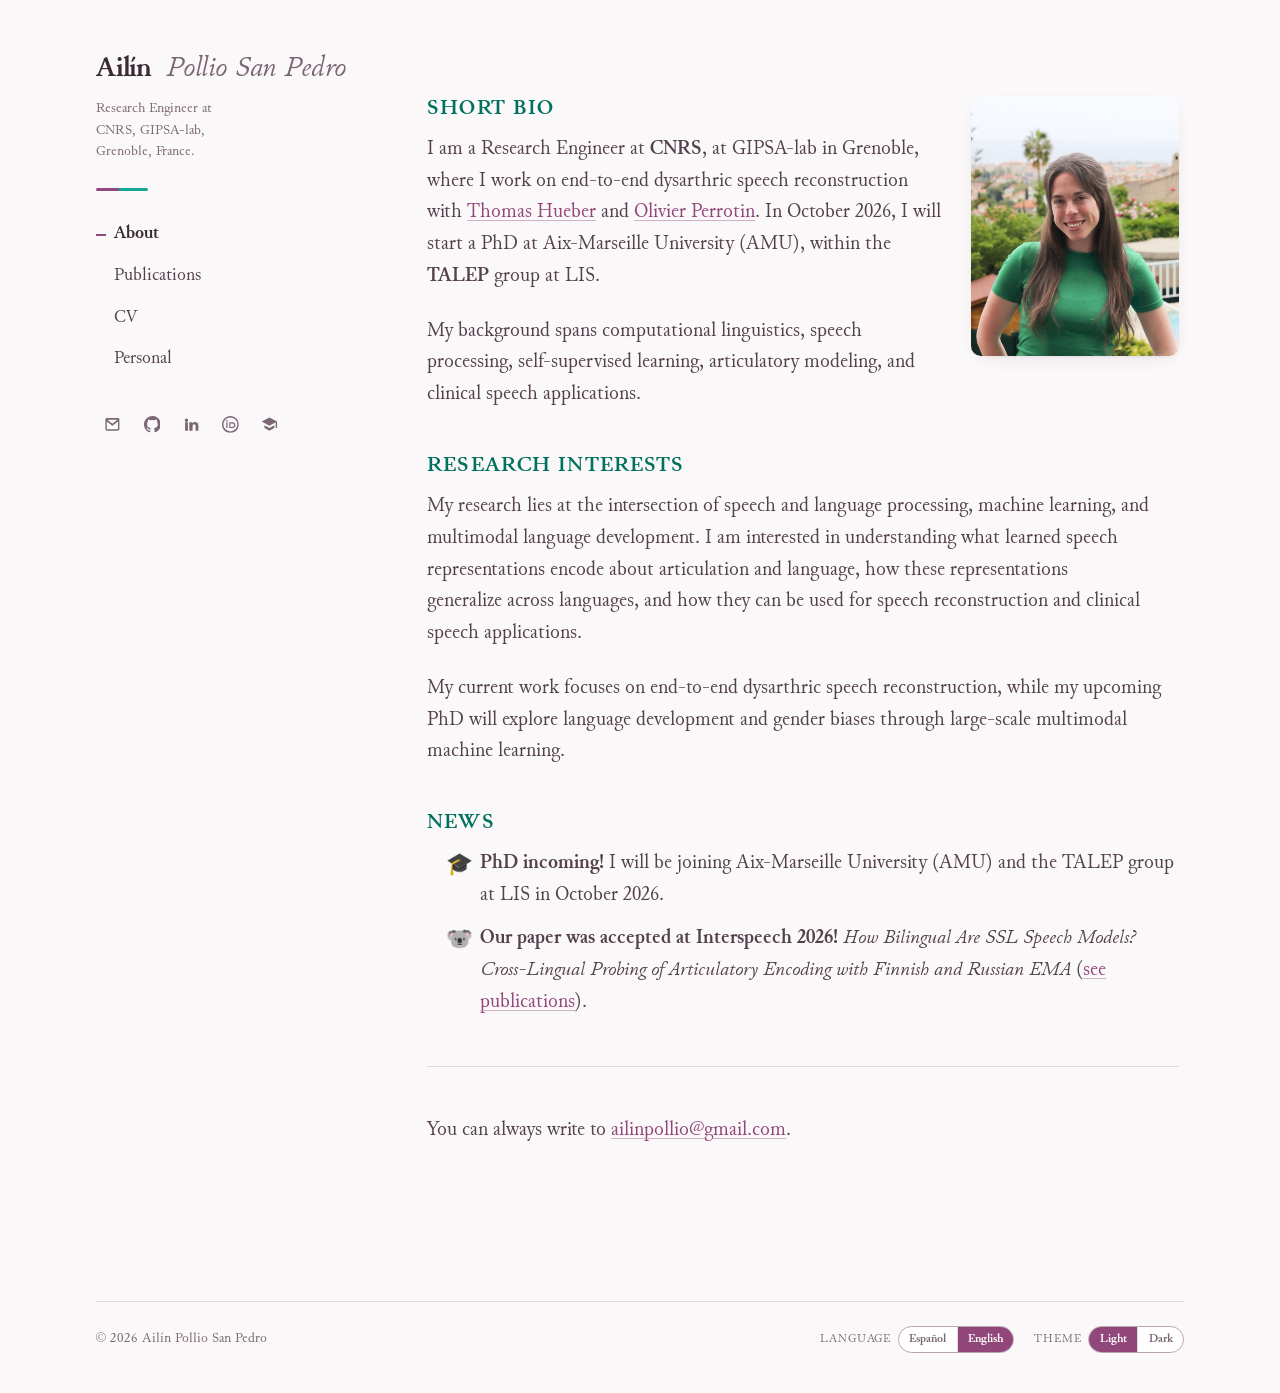
==== index.html @ 15d0af0f "Primera versión del sitio personal Sitio estático en HTML y CSS, sin build step: About, Publications" ====
<!doctype html>
<html lang="es" data-lang="es">
<head>
<meta charset="utf-8">
<meta name="viewport" content="width=device-width, initial-scale=1">
<title data-es="Ailín Pollio San Pedro" data-en="Ailín Pollio San Pedro">Ailín Pollio San Pedro</title>
<meta name="description"
      data-es="TODO: una línea sobre quién sos y qué investigás. Aparece en Google y al compartir el link."
      data-en="TODO: one line about who you are and what you research."
      content="TODO: una línea sobre quién sos y qué investigás. Aparece en Google y al compartir el link.">
<link rel="icon" href="assets/img/favicon.svg" type="image/svg+xml">

<meta property="og:type" content="website">
<meta property="og:title" content="Ailín Pollio San Pedro">
<meta property="og:description" content="TODO: una línea sobre quién sos y qué investigás.">
<meta property="og:url" content="https://ailinpollio.github.io/ailin-web-page/">
<meta name="twitter:card" content="summary">

<link rel="preload" href="assets/fonts/junicode-regular.woff2" as="font" type="font/woff2" crossorigin>
<link rel="preload" href="assets/fonts/junicode-bold.woff2" as="font" type="font/woff2" crossorigin>
<link rel="stylesheet" href="assets/css/tokens.css">
<link rel="stylesheet" href="assets/css/site.css">

<!-- Aplica tema e idioma guardados ANTES de pintar, para que no parpadee. -->
<script>
(function(){try{
  var t=localStorage.getItem("ailin:theme");
  if(t==="light"||t==="dark")document.documentElement.setAttribute("data-theme",t);
  var l=localStorage.getItem("ailin:lang");
  if(l!=="es"&&l!=="en"){
    l=(navigator.language||"es").toLowerCase().indexOf("en")===0?"en":"es";
  }
  document.documentElement.setAttribute("data-lang",l);
  document.documentElement.setAttribute("lang",l);
}catch(e){}})();
</script>
</head>
<body>

<a class="skip-link" href="#main"><span lang="es">Saltar al contenido</span><span lang="en">Skip to content</span></a>

<svg width="0" height="0" style="position:absolute" aria-hidden="true" focusable="false">
  <symbol id="i-mail" viewBox="0 0 24 24"><path d="M2 5a2 2 0 0 1 2-2h16a2 2 0 0 1 2 2v14a2 2 0 0 1-2 2H4a2 2 0 0 1-2-2V5Zm2.9.5L12 11.2l7.1-5.7H4.9ZM20 7.7l-7.4 5.9a1 1 0 0 1-1.2 0L4 7.7V19h16V7.7Z"/></symbol>
  <symbol id="i-github" viewBox="0 0 16 16"><path d="M8 0C3.58 0 0 3.58 0 8c0 3.54 2.29 6.53 5.47 7.59.4.07.55-.17.55-.38 0-.19-.01-.82-.01-1.49-2.01.37-2.53-.49-2.69-.94-.09-.23-.48-.94-.82-1.13-.28-.15-.68-.52-.01-.53.63-.01 1.08.58 1.23.82.72 1.21 1.87.87 2.33.66.07-.52.28-.87.51-1.07-1.78-.2-3.64-.89-3.64-3.95 0-.87.31-1.59.82-2.15-.08-.2-.36-1.02.08-2.12 0 0 .67-.21 2.2.82a7.6 7.6 0 0 1 2-.27c.68 0 1.36.09 2 .27 1.53-1.04 2.2-.82 2.2-.82.44 1.1.16 1.92.08 2.12.51.56.82 1.27.82 2.15 0 3.07-1.87 3.75-3.65 3.95.29.25.54.73.54 1.48 0 1.07-.01 1.93-.01 2.2 0 .21.15.46.55.38A8.01 8.01 0 0 0 16 8c0-4.42-3.58-8-8-8Z"/></symbol>
  <symbol id="i-linkedin" viewBox="0 0 24 24"><path d="M4.98 3.5a2.5 2.5 0 1 1 0 5 2.5 2.5 0 0 1 0-5ZM3 9h4v12H3V9Zm6 0h3.8v1.64h.05c.53-1 1.83-2.06 3.76-2.06C20.7 8.58 22 10.9 22 14.24V21h-4v-6.02c0-1.44-.03-3.29-2-3.29-2.01 0-2.32 1.57-2.32 3.19V21H9V9Z"/></symbol>
  <symbol id="i-orcid" viewBox="0 0 24 24"><path d="M12 0C5.37 0 0 5.37 0 12s5.37 12 12 12 12-5.37 12-12S18.63 0 12 0Zm0 2a10 10 0 1 1 0 20 10 10 0 0 1 0-20Z"/><rect x="6.2" y="9" width="1.7" height="8.2" rx=".2"/><circle cx="7.05" cy="6.9" r="1.15"/><path d="M10.4 9h4.3c2.6 0 4.4 1.7 4.4 4.1s-1.8 4.1-4.4 4.1h-4.3V9Zm1.7 1.6v5h2.4c1.7 0 2.8-1 2.8-2.5s-1.1-2.5-2.8-2.5h-2.4Z"/></symbol>
  <symbol id="i-scholar" viewBox="0 0 24 24"><path d="M12 2 1 8l11 6 9-4.91V17h2V8L12 2ZM5 13.18v4L12 21l7-3.82v-4L12 17l-7-3.82Z"/></symbol>
</svg>

<div class="shell">

  <aside class="rail">
    <a class="rail__mark" href="index.html">
      <b>Ailín</b>&nbsp;<span>Pollio San Pedro</span>
    </a>
    <p class="rail__role" lang="es">Ingeniera de Investigación en CNRS, GIPSA-lab, Grenoble, Francia.</p>
    <p class="rail__role" lang="en">Research Engineer at CNRS, GIPSA-lab, Grenoble, France.</p>

    <hr class="rail__rule">

    <nav class="nav" data-aria-es="Principal" data-aria-en="Main" aria-label="Principal">
      <ul>
        <li><a href="index.html"><span lang="es">Sobre mí</span><span lang="en">About</span></a></li>
        <li><a href="publications.html"><span lang="es">Publicaciones</span><span lang="en">Publications</span></a></li>
        <li><a href="cv.html">CV</a></li>
        <li><a href="personal.html">Personal</a></li>
      </ul>
    </nav>

    <ul class="social">
      <li><a href="mailto:ailinpollio@gmail.com" aria-label="Email">
        <svg aria-hidden="true"><use href="#i-mail"></use></svg></a></li>
      <li><a href="https://github.com/ailinpollio" rel="me noopener" aria-label="GitHub">
        <svg aria-hidden="true"><use href="#i-github"></use></svg></a></li>
      <li><a href="https://linkedin.com/in/ailin-pollio" rel="me noopener" aria-label="LinkedIn">
        <svg aria-hidden="true"><use href="#i-linkedin"></use></svg></a></li>
      <li><a href="https://orcid.org/0009-0009-9778-3104" rel="me noopener" aria-label="ORCID">
        <svg aria-hidden="true"><use href="#i-orcid"></use></svg></a></li>
      <li><a href="https://scholar.google.com/citations?user=HS0ACQoAAAAJ&hl=es" rel="me noopener" aria-label="Google Scholar">
        <svg aria-hidden="true"><use href="#i-scholar"></use></svg></a></li>
    </ul>
  </aside>

  <main class="content" id="main">

    <!-- Sin título visible: la página arranca directo con la foto y la bio.
         El h1 sigue existiendo pero oculto, porque toda página necesita uno:
         es lo que anuncia un lector de pantalla al entrar y lo que Google usa
         como encabezado del documento. En el menú lateral sí se ve. -->
    <h1 class="visually-hidden"><span lang="es">Sobre mí</span><span lang="en">About</span></h1>

    <!-- ==================== ESPAÑOL ==================== -->
    <div lang="es">

      <!-- La foto está DOS veces en este archivo, una por idioma: si la
           cambiás, cambiá las dos (y el alt, cada uno en su idioma). -->
      <img class="portrait" src="assets/img/portrait.jpg" width="800" height="1000"
           alt="Ailín Pollio San Pedro sonriendo, de pelo castaño largo y remera verde,
                en una terraza con vista a un pueblo sobre una ladera y al mar.">

      <h2 class="section-label">Bio breve</h2>

      <p>
        Soy ingeniera de investigación en el <strong>CNRS</strong>, en el
        GIPSA-lab de Grenoble, donde trabajo en reconstrucción
        <em>end-to-end</em> de habla disártrica junto a
        <a href="https://www.gipsa-lab.grenoble-inp.fr/~thomas.hueber/index_en.html"
           rel="noopener">Thomas Hueber</a> y
        <a href="https://www.gipsa-lab.grenoble-inp.fr/~olivier.perrotin/"
           rel="noopener">Olivier Perrotin</a>. En octubre de 2026 empiezo un
        doctorado en la Universidad de Aix-Marsella (AMU), dentro del grupo
        <strong>TALEP</strong> del LIS.
      </p>

      <p>
        Mi formación atraviesa la lingüística computacional, el procesamiento
        del habla, el aprendizaje autosupervisado, el modelado articulatorio y
        las aplicaciones clínicas del habla.
      </p>

      <h2 class="section-label">Intereses de investigación</h2>

      <p>
        Mi investigación está en el cruce entre el procesamiento del habla y
        del lenguaje, el aprendizaje automático y el desarrollo multimodal del
        lenguaje. Me interesa entender qué codifican las representaciones
        aprendidas del habla sobre la articulación y la lengua, cómo esas
        representaciones generalizan de una lengua a otra, y cómo pueden usarse
        para reconstrucción del habla y aplicaciones clínicas.
      </p>

      <p>
        Ahora trabajo en reconstrucción <em>end-to-end</em> de habla
        disártrica; en el doctorado voy a explorar el desarrollo del lenguaje y
        los sesgos de género mediante aprendizaje automático multimodal a gran
        escala.
      </p>

      <h2 class="section-label">Novedades</h2>

      <!-- Lo más nuevo arriba. Para agregar una novedad, copiá un ítem entero. -->
      <ul class="news">
        <li>
          <span class="news__mark" aria-hidden="true">🎓</span>
          <span>
            <strong>¡Empiezo el doctorado!</strong> Me sumo a la Universidad de
            Aix-Marsella (AMU) y al grupo TALEP del LIS en octubre de 2026.
          </span>
        </li>
        <li>
          <span class="news__mark" aria-hidden="true">🐨</span>
          <span>
            <strong>¡Nuestro paper fue aceptado en Interspeech 2026!</strong>
            <em>How Bilingual Are SSL Speech Models? Cross-Lingual Probing of
            Articulatory Encoding with Finnish and Russian EMA</em>
            (<a href="publications.html">ver publicaciones</a>).
          </span>
        </li>
      </ul>

      <hr class="section-rule">

      <p>
        Podés escribirme a
        <a href="mailto:ailinpollio@gmail.com">ailinpollio@gmail.com</a>.
      </p>

    </div>

    <!-- ==================== ENGLISH ==================== -->
    <div lang="en">

      <img class="portrait" src="assets/img/portrait.jpg" width="800" height="1000"
           alt="Ailín Pollio San Pedro smiling, with long brown hair and a green
                t-shirt, on a terrace overlooking a hillside town and the sea.">

      <h2 class="section-label">Short bio</h2>

      <p>
        I am a Research Engineer at <strong>CNRS</strong>, at GIPSA-lab in
        Grenoble, where I work on end-to-end dysarthric speech reconstruction
        with <a href="https://www.gipsa-lab.grenoble-inp.fr/~thomas.hueber/index_en.html"
           rel="noopener">Thomas Hueber</a> and
        <a href="https://www.gipsa-lab.grenoble-inp.fr/~olivier.perrotin/"
           rel="noopener">Olivier Perrotin</a>. In October 2026, I will start a
        PhD at Aix-Marseille University (AMU), within the <strong>TALEP</strong>
        group at LIS.
      </p>

      <p>
        My background spans computational linguistics, speech processing,
        self-supervised learning, articulatory modeling, and clinical speech
        applications.
      </p>

      <h2 class="section-label">Research interests</h2>

      <p>
        My research lies at the intersection of speech and language processing,
        machine learning, and multimodal language development. I am interested
        in understanding what learned speech representations encode about
        articulation and language, how these representations generalize across
        languages, and how they can be used for speech reconstruction and
        clinical speech applications.
      </p>

      <p>
        My current work focuses on end-to-end dysarthric speech reconstruction,
        while my upcoming PhD will explore language development and gender
        biases through large-scale multimodal machine learning.
      </p>

      <h2 class="section-label">News</h2>

      <ul class="news">
        <li>
          <span class="news__mark" aria-hidden="true">🎓</span>
          <span>
            <strong>PhD incoming!</strong> I will be joining Aix-Marseille
            University (AMU) and the TALEP group at LIS in October 2026.
          </span>
        </li>
        <li>
          <span class="news__mark" aria-hidden="true">🐨</span>
          <span>
            <strong>Our paper was accepted at Interspeech 2026!</strong>
            <em>How Bilingual Are SSL Speech Models? Cross-Lingual Probing of
            Articulatory Encoding with Finnish and Russian EMA</em>
            (<a href="publications.html">see publications</a>).
          </span>
        </li>
      </ul>

      <hr class="section-rule">

      <p>
        You can always write to
        <a href="mailto:ailinpollio@gmail.com">ailinpollio@gmail.com</a>.
      </p>

    </div>

  </main>

  <footer class="site-footer">
    <p>© <span id="year">2026</span> Ailín Pollio San Pedro</p>

    <div class="controls">
      <div class="control">
        <span class="control__label" id="lbl-lang">
          <span lang="es">Idioma</span><span lang="en">Language</span>
        </span>
        <!-- Ojo: estos dos botones NO llevan lang="…", porque el CSS oculta
             todo lo que esté marcado con el idioma inactivo y desaparecería
             justo el botón que hace falta para volver. -->
        <div class="switch" data-switch="lang" role="group" aria-labelledby="lbl-lang">
          <button type="button" data-value="es" aria-pressed="true">Español</button>
          <button type="button" data-value="en" aria-pressed="false">English</button>
        </div>
      </div>

      <div class="control">
        <span class="control__label" id="lbl-theme">
          <span lang="es">Tema</span><span lang="en">Theme</span>
        </span>
        <div class="switch" data-switch="theme" role="group" aria-labelledby="lbl-theme">
          <button type="button" data-value="light" aria-pressed="true">
            <span lang="es">Claro</span><span lang="en">Light</span>
          </button>
          <button type="button" data-value="dark" aria-pressed="false">
            <span lang="es">Oscuro</span><span lang="en">Dark</span>
          </button>
        </div>
      </div>
    </div>
  </footer>

</div>

<script src="assets/js/site.js" defer></script>
<script>document.getElementById("year").textContent = new Date().getFullYear();</script>
</body>
</html>
---- assets/css/tokens.css ----
/* ==========================================================================
   tokens.css — sistema de diseño (color, tipografía, espaciado)
   Todo lo que sea "decisión de marca" vive acá. site.css sólo consume tokens.
   ========================================================================== */

/* --------------------------------------------------------------------------
   1. Fuentes
   woff2 subseteados a latín — ver tools/build_fonts.py
   -------------------------------------------------------------------------- */

@font-face {
  font-family: "Junicode";
  src: url("../fonts/junicode-regular.woff2") format("woff2");
  font-weight: 400; font-style: normal; font-display: swap;
}
@font-face {
  font-family: "Junicode";
  src: url("../fonts/junicode-italic.woff2") format("woff2");
  font-weight: 400; font-style: italic; font-display: swap;
}
@font-face {
  font-family: "Junicode";
  src: url("../fonts/junicode-bold.woff2") format("woff2");
  font-weight: 700; font-style: normal; font-display: swap;
}
@font-face {
  font-family: "Junicode";
  src: url("../fonts/junicode-bolditalic.woff2") format("woff2");
  font-weight: 700; font-style: italic; font-display: swap;
}

/* --------------------------------------------------------------------------
   2. Paleta
   Ratios de contraste medidos contra los fondos reales de cada tema.
   Los roles NO son intercambiables: #17A68F y #BAA6B2 reprueban WCAG AA como
   texto sobre fondo claro (2.89:1 y 2.17:1), así que ahí sólo decoran.
   -------------------------------------------------------------------------- */

:root {
  /* --- tipografía: Junicode en todo el sitio --- */
  --font-display: "Junicode", "Iowan Old Style", Georgia, "Times New Roman", serif;
  --font-body: var(--font-display);
  --font-ui: var(--font-display);
  --font-mono: ui-monospace, "SF Mono", SFMono-Regular, Menlo, monospace;

  --display-tracking: -0.006em;
  --body-leading: 1.62;
  /* Junicode tiene altura-x baja: sube un poco para igualar la mancha de texto */
  --body-size: calc(var(--step-0) * 1.09);

  /* --- color de marca, sin rol asignado --- */
  --plum: #914779;
  --slate: #53424C;
  --mauve: #BAA6B2;
  --pine: #00715D;
  --jade: #17A68F;

  /* --- TEMA CLARO (por defecto en :root, sin media query) --- */
  --bg: #FBF8FA;
  --bg-sunken: #F3ECF0;      /* bloques de código, filas alternas */
  --surface: #FFFFFF;

  --ink: #53424C;            /*  8.84:1  AAA  */
  --ink-strong: #382B33;     /* 12.4 :1  AAA  — títulos */
  --ink-muted: #7A6773;      /*  4.96:1  AA   — metadatos */

  --link: #914779;           /*  5.89:1  AA   */
  --link-hover: #6E3459;
  --accent: #00715D;         /*  5.66:1  AA   — segundo acento legible */
  --accent-quiet: #17A68F;   /*  2.89:1  DECORATIVO: subrayados, marcas, íconos junto a texto */

  --rule: #E5D9E0;           /* líneas divisorias */
  --rule-strong: #BAA6B2;
  --chip-bg: #F3E9EF;
  --chip-ink: #6E3459;

  --on-fill: #FFFFFF;        /* texto sobre --link o --accent como relleno */
  --fill: #914779;
  --focus: #00715D;

  --shadow: 0 1px 2px rgb(56 43 51 / .05), 0 6px 20px -8px rgb(56 43 51 / .14);
  --selection: #F2D9E8;

  /* --- espaciado y medida ---
     --shell y --measure están calibrados juntos: riel + gap + measure ≈ shell,
     para que la columna de texto llegue hasta el margen derecho en vez de
     quedar flotando al medio con un hueco a la derecha. Si tocás uno, tocá
     el otro. */
  --shell: 74rem;            /* ancho total del sitio */
  --measure: 47rem;          /* columna de lectura (~78 caracteres) */
  --rail: 17.5rem;           /* columna izquierda en desktop */
  --gap: clamp(1.75rem, 4vw, 4.5rem);
  --pad-x: clamp(1.25rem, 5vw, 3rem);
  --radius: 4px;
  --radius-lg: 10px;

  /* --- escala tipográfica --- */
  --step--1: clamp(0.84rem, 0.82rem + 0.10vw, 0.90rem);
  --step-0:  clamp(1.03rem, 1.00rem + 0.16vw, 1.13rem);
  --step-1:  clamp(1.22rem, 1.16rem + 0.30vw, 1.42rem);
  --step-2:  clamp(1.48rem, 1.36rem + 0.58vw, 1.86rem);
  --step-3:  clamp(1.80rem, 1.58rem + 1.05vw, 2.55rem);
  --step-4:  clamp(2.20rem, 1.80rem + 1.95vw, 3.60rem);

  color-scheme: light;
}

/* --- TEMA OSCURO --- */
/* Se declara dos veces a propósito: una para "auto" (preferencia del sistema)
   y otra para la elección explícita del visitante. Ambas hacen falta. */
@media (prefers-color-scheme: dark) {
  :root:not([data-theme="light"]) {
    --bg: #221B20;
    --bg-sunken: #2C242A;
    --surface: #2C242A;

    --ink: #EFE6EB;          /* 13.80:1  AAA */
    --ink-strong: #FFFFFF;
    --ink-muted: #BAA6B2;    /*  7.37:1  AAA — acá el mauve SÍ funciona como texto */

    --link: #D890BE;         /*  6.95:1  AA  — plum aclarado; #914779 daría 2.71:1 */
    --link-hover: #EDB4D6;
    --accent: #17A68F;       /*  5.53:1  AA  — acá el jade SÍ funciona como texto */
    --accent-quiet: #17A68F;

    --rule: #3D323A;
    --rule-strong: #574853;
    --chip-bg: #382E35;
    --chip-ink: #E8C3DA;

    --on-fill: #1B1418;
    --fill: #D890BE;
    --focus: #17A68F;

    --shadow: 0 1px 2px rgb(0 0 0 / .30), 0 8px 24px -10px rgb(0 0 0 / .55);
    --selection: #4A2C40;

    color-scheme: dark;
  }
}

:root[data-theme="dark"] {
  --bg: #221B20;
  --bg-sunken: #2C242A;
  --surface: #2C242A;

  --ink: #EFE6EB;
  --ink-strong: #FFFFFF;
  --ink-muted: #BAA6B2;

  --link: #D890BE;
  --link-hover: #EDB4D6;
  --accent: #17A68F;
  --accent-quiet: #17A68F;

  --rule: #3D323A;
  --rule-strong: #574853;
  --chip-bg: #382E35;
  --chip-ink: #E8C3DA;

  --on-fill: #1B1418;
  --fill: #D890BE;
  --focus: #17A68F;

  --shadow: 0 1px 2px rgb(0 0 0 / .30), 0 8px 24px -10px rgb(0 0 0 / .55);
  --selection: #4A2C40;

  color-scheme: dark;
}

/* --------------------------------------------------------------------------
   3. Idioma
   El contenido está escrito dos veces en el HTML, marcado con lang="es" y
   lang="en". Estas reglas ocultan el idioma que no está activo: el cambio es
   puro CSS, así que funciona incluso si el JavaScript no carga.
   -------------------------------------------------------------------------- */

:root[data-lang="en"] [lang="es"] { display: none; }
:root[data-lang="es"] [lang="en"] { display: none; }

/* Sin JavaScript, data-lang ya viene puesto en el <html>, así que siempre
   se ve un solo idioma. */
---- assets/css/site.css ----
/* ==========================================================================
   site.css — layout y componentes. Sólo consume tokens de tokens.css.
   ========================================================================== */

*, *::before, *::after { box-sizing: border-box; }

html {
  -webkit-text-size-adjust: 100%;
  scroll-behavior: smooth;
}
@media (prefers-reduced-motion: reduce) {
  html { scroll-behavior: auto; }
  *, *::before, *::after {
    animation-duration: .001ms !important;
    transition-duration: .001ms !important;
  }
}

body {
  margin: 0;
  background: var(--bg);
  color: var(--ink);
  font-family: var(--font-body);
  font-size: var(--body-size);
  line-height: var(--body-leading);
  font-synthesis-weight: none;
  text-rendering: optimizeLegibility;
  -webkit-font-smoothing: antialiased;
}

::selection { background: var(--selection); color: var(--ink-strong); }

:where(a):focus-visible,
:where(button):focus-visible,
:where(summary):focus-visible {
  outline: 2px solid var(--focus);
  outline-offset: 3px;
  border-radius: 2px;
}

img { max-width: 100%; height: auto; display: block; }

.skip-link {
  position: absolute;
  left: -999px;
  top: .5rem;
  z-index: 100;
  padding: .55rem 1rem;
  background: var(--fill);
  color: var(--on-fill);
  border-radius: var(--radius);
  font-family: var(--font-ui);
}
.skip-link:focus { left: .5rem; }

.visually-hidden {
  position: absolute; width: 1px; height: 1px;
  padding: 0; margin: -1px; overflow: hidden;
  clip-path: inset(50%); white-space: nowrap;
}

/* --------------------------------------------------------------------------
   Estructura: riel izquierdo fijo + columna de contenido
   -------------------------------------------------------------------------- */

.shell {
  max-width: var(--shell);
  margin-inline: auto;
  padding-inline: var(--pad-x);
  display: grid;
  grid-template-columns: var(--rail) minmax(0, 1fr);
  gap: var(--gap);
  align-items: start;
}

.rail {
  position: sticky;
  top: 0;
  padding-block: clamp(2.5rem, 6vh, 4.5rem) 2rem;
  max-height: 100vh;
  overflow-y: auto;
  overscroll-behavior: contain;
}

.content {
  min-width: 0;
  padding-block: clamp(2.5rem, 6vh, 4.5rem) 5rem;
  max-width: var(--measure);
}

@media (max-width: 60rem) {
  .shell { grid-template-columns: minmax(0, 1fr); gap: 0; }
  .rail {
    position: static;
    max-height: none;
    overflow: visible;
    padding-block: 2rem 1.25rem;
    border-bottom: 1px solid var(--rule);
  }
  .content { padding-block: 2rem 3.5rem; max-width: none; }
}

/* --------------------------------------------------------------------------
   Riel: identidad + navegación
   -------------------------------------------------------------------------- */

.rail__mark {
  display: inline-flex;
  align-items: baseline;
  gap: .12em;
  text-decoration: none;
  color: var(--ink-strong);
  font-family: var(--font-display);
  font-size: var(--step-2);
  line-height: 1.08;
  letter-spacing: var(--display-tracking);
}
.rail__mark b { font-weight: 700; }
.rail__mark span {
  font-weight: 400;
  color: var(--ink-muted);
  font-style: italic;
}
.rail__mark:hover b { color: var(--link); }

.rail__role {
  margin: .7rem 0 0;
  font-family: var(--font-ui);
  font-size: var(--step--1);
  line-height: 1.5;
  color: var(--ink-muted);
  max-width: 22ch;
}

/* pequeño trazo de color que ancla la identidad */
.rail__rule {
  width: 3.25rem;
  height: 3px;
  margin: 1.5rem 0;
  border: 0;
  background: linear-gradient(90deg, var(--plum) 0 45%, var(--accent-quiet) 45% 100%);
  border-radius: 2px;
}

.nav ul {
  list-style: none;
  margin: 0;
  padding: 0;
  display: flex;
  flex-direction: column;
  gap: .1rem;
}
.nav a {
  display: block;
  padding: .34rem 0;
  font-family: var(--font-ui);
  font-size: var(--step-0);
  color: var(--ink);
  text-decoration: none;
  position: relative;
  padding-left: 1.15rem;
  transition: color .16s ease;
}
.nav a::before {
  content: "";
  position: absolute;
  left: 0;
  top: 50%;
  translate: 0 -50%;
  width: 0;
  height: 2px;
  background: var(--accent-quiet);
  transition: width .18s ease;
}
.nav a:hover { color: var(--link); }
.nav a:hover::before { width: .6rem; }
.nav a[aria-current="page"] {
  color: var(--ink-strong);
  font-weight: 700;
}
.nav a[aria-current="page"]::before { width: .6rem; background: var(--plum); }

@media (max-width: 60rem) {
  .nav ul { flex-direction: row; flex-wrap: wrap; gap: 0 1.5rem; }
  .nav a { padding-left: 0; }
  .nav a::before { left: 0; top: auto; bottom: .12rem; translate: none; }
  .rail__rule { margin: 1.1rem 0; }
  .rail__role { max-width: 46ch; }
}

/* --------------------------------------------------------------------------
   Enlaces sociales
   -------------------------------------------------------------------------- */

.social {
  display: flex;
  flex-wrap: wrap;
  gap: .35rem;
  margin-top: 1.75rem;
  padding: 0;
  list-style: none;
}
.social a {
  display: grid;
  place-items: center;
  width: 2.1rem;
  height: 2.1rem;
  border-radius: 50%;
  color: var(--ink-muted);
  border: 1px solid transparent;
  transition: color .16s ease, border-color .16s ease, background .16s ease;
}
.social a:hover {
  color: var(--link);
  border-color: var(--rule-strong);
  background: var(--surface);
}
.social svg { width: 1.05rem; height: 1.05rem; fill: currentColor; }

/* --------------------------------------------------------------------------
   Tipografía de contenido
   -------------------------------------------------------------------------- */

/* Aspecto por defecto de los encabezados del contenido.
   Va en :where() (especificidad 0) a propósito: así una clase como
   .section-label puede redefinir color o tamaño sin pelear, aunque esté
   puesta sobre un h2. Con :is() ganaba esta regla y el rótulo perdía su
   color de acento. */
.content :where(h1, h2, h3, h4) {
  font-family: var(--font-display);
  color: var(--ink-strong);
  letter-spacing: var(--display-tracking);
  line-height: 1.14;
  text-wrap: balance;
  font-weight: 700;
}

h1.page-title {
  font-size: var(--step-4);
  margin: 0 0 .35em;
}
.page-lede {
  font-size: var(--step-1);
  line-height: 1.5;
  color: var(--ink);
  margin: 0 0 2.5rem;
  max-width: 38ch;
  text-wrap: pretty;
}
.page-lede em {
  font-style: normal;
  background-image: linear-gradient(transparent 62%, color-mix(in srgb, var(--accent-quiet) 34%, transparent) 62%);
  background-repeat: no-repeat;
}

.content :where(h2) {
  font-size: var(--step-2);
  margin: 3.25rem 0 1rem;
}
.content :where(h3) {
  font-size: var(--step-1);
  margin: 2rem 0 .5rem;
}
.content p { margin: 0 0 1.15em; text-wrap: pretty; }
/* Estilo de link para el texto corrido.
   Va envuelto en :where() a propósito: eso lo deja con especificidad 0, así
   que es un valor por defecto que cualquier componente (.btn, .chip) puede
   pisar sin pelear. Sin el :where(), ".content a" (0,1,1) le ganaba a ".btn"
   (0,1,0) y el botón quedaba con texto ciruela sobre fondo ciruela: 1:1 de
   contraste, invisible. */
.content :where(a) {
  color: var(--link);
  text-decoration: underline;
  text-decoration-thickness: 1px;
  text-underline-offset: .16em;
  text-decoration-color: color-mix(in srgb, var(--link) 40%, transparent);
  transition: color .15s ease, text-decoration-color .15s ease;
}
.content :where(a:hover) {
  color: var(--link-hover);
  text-decoration-color: currentColor;
}

.content ul, .content ol { padding-left: 1.15rem; margin: 0 0 1.15em; }
.content li { margin-bottom: .35em; }
.content li::marker { color: var(--rule-strong); }

blockquote {
  margin: 1.75rem 0;
  padding: .15rem 0 .15rem 1.25rem;
  border-left: 3px solid var(--accent-quiet);
  color: var(--ink-muted);
  font-style: italic;
}

hr.section-rule {
  border: 0;
  border-top: 1px solid var(--rule);
  margin: 3rem 0;
}

/* Rótulo de sección. Un escalón por debajo del h2: se lee como título, pero
   no compite con él. Para agrandarlo o achicarlo, mové sólo esta línea entre
   --step-0 (cuerpo de texto) y --step-2 (igual que un h2). */
.section-label {
  font-family: var(--font-display);
  font-size: var(--step-1);
  font-weight: 700;
  /* El tracking baja a medida que sube el cuerpo: .09em servía al tamaño
     chico original, pero acá dejaría las versalitas desarmadas. */
  letter-spacing: .05em;
  line-height: 1.2;
  text-transform: uppercase;
  color: var(--accent);
  /* Más aire arriba que abajo: el rótulo se despega de la sección anterior y
     se agrupa con lo que titula. Este es el único número que controla ese
     salto — subilo o bajalo de a .25rem hasta que te cierre. */
  margin: 2.6rem 0 .7rem;
  text-wrap: balance;
}
/* Primer rótulo de la página: no necesita separarse de nada. */
.content > div > .section-label:first-child { margin-top: 2.5rem; }

/* La línea divisoria de .cv-block separa una entrada de la siguiente. Al
   final de una sección no separa nada: queda flotando encima del título que
   viene. La sacamos, y así el salto se ve limpio sin necesidad de agrandarlo. */
.cv-block:has(+ .section-label),
.facts li:last-child { border-bottom: 0; }
/* Cuando hay rótulo y título juntos, el título se pega al rótulo. */
.section-label + h2 { margin-top: 0; }

/* Variante suave, para secciones donde las versalitas suenan demasiado
   formales (la página Personal). Sin caja alta, sin tracking y en itálica:
   la itálica de Junicode es cursiva de verdad, así que baja bastante el tono.
   Para que queden en minúscula total, agregá text-transform: lowercase. */
.section-label--soft {
  text-transform: none;
  letter-spacing: 0;
  font-style: italic;
  font-weight: 400;
  /* En caja baja el ojo se lee más chico que en versalitas: compensamos. */
  font-size: calc(var(--step-1) * 1.12);
}

/* --------------------------------------------------------------------------
   Botones y chips
   -------------------------------------------------------------------------- */

.btn {
  display: inline-flex;
  align-items: center;
  gap: .5rem;
  padding: .58rem 1.05rem;
  font-family: var(--font-ui);
  font-size: var(--step--1);
  font-weight: 700;
  border-radius: var(--radius);
  border: 1px solid var(--fill);
  background: var(--fill);
  color: var(--on-fill);
  text-decoration: none;
  cursor: pointer;
  transition: filter .16s ease, transform .16s ease;
}
/* El color se repite en :hover a propósito: si sólo estuviera en .btn, un
   :hover heredado del texto corrido podría volver a pisarlo. */
.btn:hover {
  filter: brightness(1.08);
  transform: translateY(-1px);
  color: var(--on-fill);
}
.btn--ghost {
  background: transparent;
  color: var(--link);
  border-color: var(--rule-strong);
}
.btn--ghost:hover {
  border-color: var(--link);
  background: var(--surface);
  color: var(--link-hover);
}
.btn svg { width: 1em; height: 1em; fill: currentColor; }

.chip {
  display: inline-flex;
  align-items: center;
  gap: .3rem;
  padding: .16rem .55rem;
  border-radius: 999px;
  background: var(--chip-bg);
  color: var(--chip-ink);
  font-family: var(--font-ui);
  font-size: .78rem;
  font-weight: 700;
  letter-spacing: .02em;
  text-decoration: none;
  white-space: nowrap;
}
a.chip:hover { background: var(--rule-strong); color: var(--ink-strong); }

/* --------------------------------------------------------------------------
   About — retrato y destacados
   -------------------------------------------------------------------------- */

/* La foto va primera en el HTML, antes del párrafo de entrada, para que el
   texto la envuelva desde arriba en lugar de arrancar debajo.
   Para subirla o bajarla, mové el primer valor del margen: en negativo trepa
   hacia el título de la página (con -3rem queda a su misma altura), en
   positivo se despega hacia abajo. */
.portrait {
  float: right;
  width: min(38%, 13rem);
  margin: 0 0 1.25rem 1.75rem;
  border-radius: var(--radius-lg);
  box-shadow: var(--shadow);
  aspect-ratio: 4 / 5;
  object-fit: cover;
  background: var(--bg-sunken);
}
@media (max-width: 34rem) {
  .portrait { float: none; width: 11rem; margin: 0 0 1.5rem; }
}

/* Novedades: el emoji hace de viñeta, con el texto alineado en su propia
   columna para que las líneas siguientes no queden debajo del emoji.
   El emoji va con aria-hidden en el HTML: un lector de pantalla que anuncie
   "birrete" antes de cada ítem no aporta nada. */
.news {
  list-style: none;
  padding: 0;
  margin: 0 0 1.15em;
  display: grid;
  gap: .7rem;
}
.news li {
  display: grid;
  grid-template-columns: 1.6rem minmax(0, 1fr);
  gap: .55rem;
  margin: 0;
}
.news__mark {
  font-size: 1.1em;
  line-height: 1.5;
  /* Los emoji se dibujan con la fuente del sistema, no con Junicode. */
  font-family: "Apple Color Emoji", "Segoe UI Emoji", "Noto Color Emoji", sans-serif;
}

.facts {
  list-style: none;
  padding: 0;
  margin: 0;
  display: grid;
  gap: .1rem;
}
.facts li {
  display: grid;
  grid-template-columns: 8.5rem minmax(0, 1fr);
  gap: 1rem;
  padding: .38rem 0;
  border-bottom: 1px solid var(--rule);
  margin: 0;
}
.facts dt, .facts .facts__key {
  font-family: var(--font-ui);
  font-size: var(--step--1);
  font-weight: 700;
  color: var(--ink-muted);
  letter-spacing: .02em;
}
@media (max-width: 34rem) {
  .facts li { grid-template-columns: 1fr; gap: .1rem; }
}

/* --------------------------------------------------------------------------
   Publicaciones
   -------------------------------------------------------------------------- */

.filters {
  display: flex;
  flex-wrap: wrap;
  gap: .4rem;
  margin: 0 0 2.25rem;
  padding: 0;
  border: 0;
}
.filters legend { padding: 0; margin: 0 0 .6rem; }
.filter {
  font-family: var(--font-ui);
  font-size: var(--step--1);
  font-weight: 700;
  padding: .32rem .8rem;
  border-radius: 999px;
  border: 1px solid var(--rule-strong);
  background: transparent;
  color: var(--ink-muted);
  cursor: pointer;
  transition: all .15s ease;
}
.filter:hover { color: var(--link); border-color: var(--link); }
.filter[aria-pressed="true"] {
  background: var(--fill);
  border-color: var(--fill);
  color: var(--on-fill);
}

.pub-year {
  display: grid;
  grid-template-columns: 4.25rem minmax(0, 1fr);
  gap: 1.5rem;
  padding-top: 1.6rem;
  border-top: 1px solid var(--rule);
  margin-top: 1.6rem;
}
.pub-year:first-of-type { border-top: 0; padding-top: 0; margin-top: 0; }
.pub-year > h2 {
  margin: 0;
  font-size: var(--step-1);
  color: var(--ink-muted);
  font-variant-numeric: lining-nums tabular-nums;
  position: sticky;
  top: 1.5rem;
  align-self: start;
  font-weight: 400;
}

.pub-list { list-style: none; margin: 0; padding: 0; display: grid; gap: 1.9rem; }

.pub { margin: 0; position: relative; }
.pub__title {
  font-family: var(--font-display);
  font-size: var(--step-1);
  font-weight: 700;
  line-height: 1.25;
  margin: 0 0 .3rem;
  color: var(--ink-strong);
  letter-spacing: var(--display-tracking);
  text-wrap: pretty;
}
.pub__title a { color: inherit; text-decoration: none; }
.pub__title a:hover {
  color: var(--link);
  text-decoration: underline;
  text-decoration-thickness: 1px;
  text-underline-offset: .16em;
}
.pub__authors {
  margin: 0 0 .2rem;
  font-size: var(--step--1);
  line-height: 1.55;
  color: var(--ink);
}
.pub__authors .me {
  font-weight: 700;
  color: var(--ink-strong);
  border-bottom: 2px solid var(--accent-quiet);
}
.pub__venue {
  margin: 0 0 .65rem;
  font-size: var(--step--1);
  color: var(--ink-muted);
}
.pub__venue em { color: var(--ink); font-style: italic; }
.pub__links {
  display: flex;
  flex-wrap: wrap;
  gap: .35rem;
  list-style: none;
  padding: 0;
  margin: 0;
}
.pub__links li { margin: 0; }

@media (max-width: 34rem) {
  .pub-year { grid-template-columns: 1fr; gap: .9rem; }
  .pub-year > h2 { position: static; }
}

.empty-state {
  padding: 2.5rem 0;
  color: var(--ink-muted);
  font-style: italic;
}

/* --------------------------------------------------------------------------
   CV — línea de tiempo de dos columnas
   -------------------------------------------------------------------------- */

/* Un CV se hojea, no se lee de corrido: va más compacto que el texto normal.
   El interlineado propio (1.45 contra el 1.62 del cuerpo) es lo que más
   acorta la página, porque multiplica por cada renglón de cada viñeta. */
.cv-block {
  display: grid;
  grid-template-columns: 8.5rem minmax(0, 1fr);
  gap: 1.5rem;
  padding: .9rem 0;
  border-bottom: 1px solid var(--rule);
  line-height: 1.45;
}
.cv-block:last-child { border-bottom: 0; }
.cv-block__when {
  font-family: var(--font-ui);
  font-size: var(--step--1);
  color: var(--ink-muted);
  font-variant-numeric: lining-nums tabular-nums;
  padding-top: .2em;
  white-space: nowrap;
}
.cv-block__what h3 {
  margin: 0 0 .1rem;
  font-size: var(--step-0);
  line-height: 1.25;
}
.cv-block__where {
  margin: 0 0 .3rem;
  color: var(--ink-muted);
  font-size: var(--step--1);
}
.cv-block__what p:last-child { margin-bottom: 0; }
.cv-block__what ul { margin: .3rem 0 0; }
.cv-block__what li { margin-bottom: .12rem; }
.cv-block__what p:last-child { margin-bottom: 0; }

@media (max-width: 34rem) {
  .cv-block { grid-template-columns: 1fr; gap: .3rem; }
}

/* Herramientas: cada categoría es un bloquecito propio, en dos columnas.
   El mínimo de 16rem es lo que fuerza dos columnas dentro de los 46rem de la
   columna de lectura; con menos entrarían tres y los renglones quedarían
   picados en pedacitos de cuatro palabras. */
.skill-grid {
  display: grid;
  grid-template-columns: repeat(auto-fit, minmax(16rem, 1fr));
  gap: 1.1rem 2rem;
  margin: .6rem 0 0;
  padding: 0;
  list-style: none;
}
.skill-grid > li { margin: 0; }
/* Versalitas chicas: es un rótulo, no un título. El tamaño lo separa de los
   encabezados de sección, que son versalitas pero mucho más grandes. */
.skill-grid h3 {
  margin: 0 0 .1rem;
  font-size: var(--step--1);
  font-weight: 700;
  letter-spacing: .08em;
  text-transform: uppercase;
  color: var(--accent);
  line-height: 1.3;
}
.skill-grid p {
  margin: 0;
  font-size: var(--step-0);
  line-height: 1.45;
  color: var(--ink);
}

/* --------------------------------------------------------------------------
   Pie + controles (tema / fuente)
   -------------------------------------------------------------------------- */

.site-footer {
  grid-column: 1 / -1;
  border-top: 1px solid var(--rule);
  padding: 1.5rem 0 2.5rem;
  display: flex;
  flex-wrap: wrap;
  gap: 1rem 2rem;
  align-items: center;
  justify-content: space-between;
  font-family: var(--font-ui);
  font-size: var(--step--1);
  color: var(--ink-muted);
}
.site-footer p { margin: 0; }
.site-footer a { color: var(--ink-muted); text-decoration: underline; text-underline-offset: .15em; }
.site-footer a:hover { color: var(--link); }

.controls {
  display: flex;
  flex-wrap: wrap;
  gap: .75rem 1.25rem;
  align-items: center;
}
.control {
  display: inline-flex;
  align-items: center;
  gap: .4rem;
}
.control > .control__label {
  font-size: .74rem;
  letter-spacing: .08em;
  text-transform: uppercase;
  color: var(--ink-muted);
}
.switch {
  display: inline-flex;
  border: 1px solid var(--rule-strong);
  border-radius: 999px;
  overflow: hidden;
  background: var(--surface);
}
.switch button {
  border: 0;
  background: transparent;
  color: var(--ink-muted);
  font-family: inherit;
  font-size: .78rem;
  font-weight: 700;
  padding: .25rem .65rem;
  cursor: pointer;
  transition: background .15s ease, color .15s ease;
}
.switch button:hover { color: var(--link); }
.switch button[aria-pressed="true"] {
  background: var(--fill);
  color: var(--on-fill);
}
.switch button + button { border-left: 1px solid var(--rule); }

/* la nota del selector de fuente desaparece cuando ya elegiste */
.dev-note {
  font-size: .74rem;
  font-style: italic;
  color: var(--ink-muted);
  opacity: .85;
}

/* --------------------------------------------------------------------------
   404
   -------------------------------------------------------------------------- */

.notfound {
  min-height: 60vh;
  display: grid;
  align-content: center;
}
.notfound__code {
  font-family: var(--font-display);
  font-size: var(--step-4);
  color: var(--accent-quiet);
  margin: 0;
  line-height: 1;
}
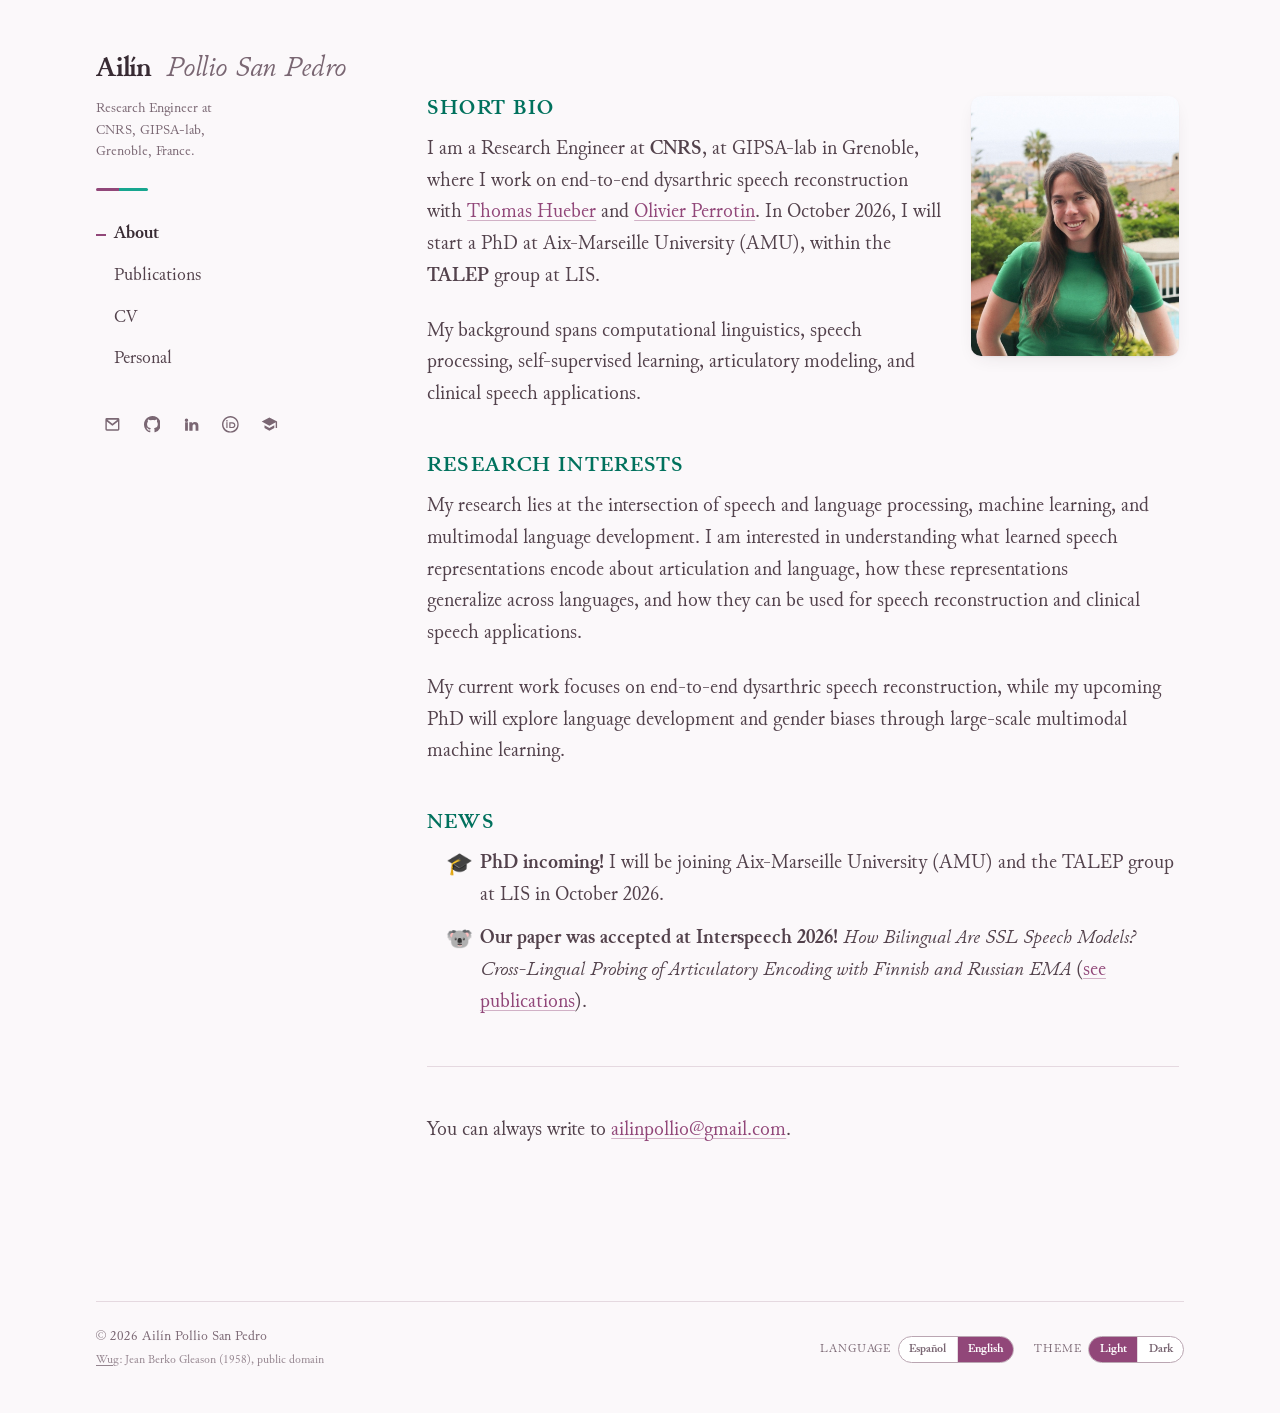
==== commit 45238390: "cursor wug, las películas destacadas y las fotos" ====
--- a/index.html
+++ b/index.html
@@ -5,16 +5,59 @@
 <meta name="viewport" content="width=device-width, initial-scale=1">
 <title data-es="Ailín Pollio San Pedro" data-en="Ailín Pollio San Pedro">Ailín Pollio San Pedro</title>
 <meta name="description"
-      data-es="TODO: una línea sobre quién sos y qué investigás. Aparece en Google y al compartir el link."
-      data-en="TODO: one line about who you are and what you research."
-      content="TODO: una línea sobre quién sos y qué investigás. Aparece en Google y al compartir el link.">
+      data-es="Ingeniera de investigación en el CNRS (GIPSA-lab, Grenoble). Trabajo en procesamiento del habla, modelos autosupervisados y lingüística clínica."
+      data-en="Research engineer at CNRS (GIPSA-lab, Grenoble). I work on speech processing, self-supervised models and clinical linguistics."
+      content="Ingeniera de investigación en el CNRS (GIPSA-lab, Grenoble). Trabajo en procesamiento del habla, modelos autosupervisados y lingüística clínica.">
 <link rel="icon" href="assets/img/favicon.svg" type="image/svg+xml">
 
 <meta property="og:type" content="website">
 <meta property="og:title" content="Ailín Pollio San Pedro">
-<meta property="og:description" content="TODO: una línea sobre quién sos y qué investigás.">
+<meta property="og:description" content="Ingeniera de investigación en el CNRS (GIPSA-lab, Grenoble). Trabajo en procesamiento del habla, modelos autosupervisados y lingüística clínica.">
 <meta property="og:url" content="https://ailinpollio.github.io/ailin-web-page/">
 <meta name="twitter:card" content="summary">
+
+<link rel="canonical" href="https://ailinpollio.github.io/ailin-web-page/">
+
+<!-- Ficha para buscadores: le dice a Google que esta página es sobre una
+     persona, y que los perfiles de "sameAs" son de la misma. Eso es lo que
+     conecta este sitio con tu Scholar, tu ORCID y tu LinkedIn, que ya
+     aparecen cuando buscan tu nombre. Si cambiás de institución o sumás un
+     perfil, actualizalo acá. -->
+<script type="application/ld+json">
+{
+  "@context": "https://schema.org",
+  "@type": "Person",
+  "name": "Ailín Pollio San Pedro",
+  "alternateName": ["Ailin Pollio San Pedro", "Ailín Pollio", "Pollio San Pedro, A."],
+  "url": "https://ailinpollio.github.io/ailin-web-page/",
+  "image": "https://ailinpollio.github.io/ailin-web-page/assets/img/portrait.jpg",
+  "jobTitle": "Research Engineer",
+  "email": "mailto:ailinpollio@gmail.com",
+  "worksFor": {
+    "@type": "Organization",
+    "name": "CNRS — GIPSA-lab",
+    "url": "https://www.gipsa-lab.grenoble-inp.fr/"
+  },
+  "alumniOf": [
+    { "@type": "CollegeOrUniversity", "name": "University of Groningen" },
+    { "@type": "CollegeOrUniversity", "name": "University of Eastern Finland" },
+    { "@type": "CollegeOrUniversity", "name": "Ghent University" },
+    { "@type": "CollegeOrUniversity", "name": "Universidad Nacional de Mar del Plata" }
+  ],
+  "knowsAbout": [
+    "Speech processing", "Self-supervised learning", "Computational linguistics",
+    "Articulatory modeling", "Clinical linguistics", "Machine learning"
+  ],
+  "knowsLanguage": ["Spanish", "English", "Italian"],
+  "sameAs": [
+    "https://orcid.org/0009-0009-9778-3104",
+    "https://scholar.google.com/citations?user=HS0ACQoAAAAJ",
+    "https://linkedin.com/in/ailin-pollio",
+    "https://github.com/ailinpollio",
+    "https://www.researchgate.net/profile/Ailin-Pollio-San-Pedro"
+  ]
+}
+</script>
 
 <link rel="preload" href="assets/fonts/junicode-regular.woff2" as="font" type="font/woff2" crossorigin>
 <link rel="preload" href="assets/fonts/junicode-bold.woff2" as="font" type="font/woff2" crossorigin>
@@ -243,7 +286,13 @@
   </main>
 
   <footer class="site-footer">
-    <p>© <span id="year">2026</span> Ailín Pollio San Pedro</p>
+    <p>
+      © <span id="year">2026</span> Ailín Pollio San Pedro<br>
+      <span class="credit">
+        <a href="https://commons.wikimedia.org/wiki/File:WugTest.png" rel="noopener">Wug</a>:
+        Jean Berko Gleason (1958)<span lang="es">, dominio público</span><span lang="en">, public domain</span>
+      </span>
+    </p>
 
     <div class="controls">
       <div class="control">
--- a/assets/css/site.css
+++ b/assets/css/site.css
@@ -673,6 +673,7 @@
   color: var(--ink-muted);
 }
 .site-footer p { margin: 0; }
+.credit { font-size: .78rem; opacity: .8; }
 .site-footer a { color: var(--ink-muted); text-decoration: underline; text-underline-offset: .15em; }
 .site-footer a:hover { color: var(--link); }
 
@@ -727,6 +728,199 @@
 }
 
 /* --------------------------------------------------------------------------
+   Página Personal: últimas películas y miniaturas de fotos
+   -------------------------------------------------------------------------- */
+
+.films,
+.photo-grid {
+  list-style: none;
+  padding: 0;
+  margin: 0 0 1.5rem;
+  display: grid;
+}
+/* Cuatro destacadas en una sola fila; seis fotos en dos filas de tres. */
+.films      { grid-template-columns: repeat(4, minmax(0, 1fr)); gap: 1.1rem .7rem; }
+.photo-grid { grid-template-columns: repeat(3, minmax(0, 1fr)); gap: .5rem; }
+
+/* En pantallas angostas cuatro pósters quedan del tamaño de una estampilla. */
+@media (max-width: 34rem) {
+  .films { grid-template-columns: repeat(2, minmax(0, 1fr)); }
+}
+
+.film { margin: 0; }
+.film__link {
+  display: block;
+  text-decoration: none;
+  color: var(--ink);
+}
+.film__poster {
+  width: 100%;
+  height: auto;
+  aspect-ratio: 2 / 3;      /* la proporción de un póster */
+  object-fit: cover;
+  border-radius: var(--radius);
+  display: block;
+  background: var(--bg-sunken);   /* placeholder mientras carga */
+  transition: opacity .18s ease;
+}
+.film__link:hover .film__poster { opacity: .78; }
+.film__link:focus-visible { outline: 2px solid var(--focus); outline-offset: 3px; }
+
+.film__title {
+  display: block;
+  margin-top: .4rem;
+  font-size: var(--step--1);
+  line-height: 1.3;
+}
+.film__link:hover .film__title {
+  color: var(--link);
+  text-decoration: underline;
+  text-underline-offset: .16em;
+}
+.film__meta {
+  display: block;
+  font-size: .78rem;
+  color: var(--ink-muted);
+  font-variant-numeric: lining-nums tabular-nums;
+}
+.photo-grid li { margin: 0; }
+.photo-grid img {
+  width: 100%;
+  height: auto;
+  aspect-ratio: 1;
+  object-fit: cover;
+  border-radius: var(--radius);
+  display: block;
+  transition: opacity .18s ease;
+}
+.photo-grid a:hover img { opacity: .78; }
+.photo-grid a:focus-visible { outline: 2px solid var(--focus); outline-offset: 3px; }
+
+/* --------------------------------------------------------------------------
+   Cursor wug
+   El puntero del sistema se reemplaza por un pajarito que aletea al moverse.
+   La clase .has-wug la pone site.js y SOLO si el dispositivo tiene puntero
+   fino y no se pidió menos movimiento: si algo de eso falla, o si el
+   JavaScript no carga, queda el cursor normal del sistema y no se rompe nada.
+   -------------------------------------------------------------------------- */
+
+.has-wug,
+.has-wug * { cursor: none; }
+
+/* Excepción: donde se escribe o se selecciona texto conviene el cursor real,
+   que marca la posición exacta del punto de inserción. */
+.has-wug :is(input, textarea, [contenteditable]) { cursor: text; }
+
+/* Capas separadas, cada una con su propia animación, para que no se pisen:
+     .wug                  posición (la mueve el JS)
+     .wug__bird            picotazo al hacer clic
+     .wug__body y patas    negativo en el instante del golpe
+     .wug__leg-l / -r      apertura al desplazarse
+   Si dos animaciones vivieran en el mismo elemento, la última declarada
+   ganaría y anularía a la otra. */
+.wug {
+  position: fixed;
+  top: 0;
+  left: 0;
+  width: 40px;
+  height: 36px;
+  z-index: 9999;
+  pointer-events: none;   /* nunca intercepta un clic */
+  opacity: 0;
+  transition: opacity .18s ease;
+  will-change: transform;
+}
+.wug--ready { opacity: 1; }
+
+.wug__bird {
+  position: absolute;
+  inset: 0;
+  /* Pivote donde las patas tocan el suelo: al picotear, el cuerpo se tumba
+     hacia adelante desde ahí, como un pájaro de verdad. */
+  transform-origin: 46% 84%;
+}
+
+/* Picotea al hacer clic, una sola vez. Un picotazo es asimétrico: si la ida y
+   la vuelta duran lo mismo, el ojo lo lee como un mecerse. Cuatro fases:
+     retrae (lento) · estoca (rapidísimo) · golpea (sostiene) · vuelve (suave)
+   La retracción previa es lo que más hace: sin ese impulso hacia atrás no hay
+   golpe que valga. */
+/* 260 ms en total, y el golpe cae a los ~100 ms del mousedown.
+   Es una restricción dura, no una preferencia estética: al clickear un link
+   la navegación arranca en el mouseup (80-120 ms después), y ahí el navegador
+   descarta la página con su animación a medio correr. Todo lo que tenga que
+   verse tiene que haber pasado antes. */
+.wug--peck .wug__bird { animation: wug-peck .26s; }
+
+@keyframes wug-peck {
+  0%   { rotate: 0deg;   translate: 0 0;      animation-timing-function: ease-in-out; }
+  12%  { rotate: -8deg;  translate: -1px 0;   animation-timing-function: cubic-bezier(.85,0,.9,.6); }
+  38%  { rotate: 24deg;  translate: 2px 1px;  animation-timing-function: linear; }
+  55%  { rotate: 23deg;  translate: 2px 1px;  animation-timing-function: ease-out; }
+  100% { rotate: 0deg;   translate: 0 0; }
+}
+
+/* En el instante del golpe, el wug se vuelve su propio negativo: el trazo pasa
+   a blanco y le crece un contorno negro alrededor.
+   Los cuatro drop-shadow son ese contorno — se dibujan siguiendo la silueta
+   real (incluidas las patas giradas), así que no hace falta ninguna imagen
+   extra ni recalcular nada cuando el bicho se mueve.
+   Va sobre .wug__bird y no sobre .wug: en tema oscuro el padre ya lleva su
+   propio invert, y al componerse uno con otro el negativo sale bien en los
+   dos temas. */
+.wug--peck .wug__body,
+.wug--peck .wug__leg-l,
+.wug--peck .wug__leg-r { animation: wug-negativo .26s steps(1, end); }
+
+/* El negativo entra junto con el golpe y se queda casi hasta el final: son
+   ~140 ms, que es poco, pero un cambio de color se percibe mucho más rápido
+   que un movimiento. */
+@keyframes wug-negativo {
+  0%, 37%   { filter: none; }
+  38%, 92%  { filter: invert(1)
+                      drop-shadow( 1px 0 0 #000) drop-shadow(-1px 0 0 #000)
+                      drop-shadow( 0 1px 0 #000) drop-shadow( 0 -1px 0 #000); }
+  93%, 100% { filter: none; }
+}
+
+/* El trazo del original es negro: sobre el tema oscuro desaparecería, así que
+   ahí lo invertimos a blanco. */
+:root[data-theme="dark"] .wug { filter: invert(1); }
+@media (prefers-color-scheme: dark) {
+  :root:not([data-theme="light"]) .wug { filter: invert(1); }
+}
+
+/* El dibujo viene partido en tres capas que comparten el mismo lienzo, así
+   que apiladas reconstruyen el original exacto y alinean solas: cuerpo, pata
+   izquierda y pata derecha. Separar las patas una de otra es lo que permite
+   abrirlas hacia los costados sin deformar el trazo. */
+.wug__body,
+.wug__leg-l,
+.wug__leg-r {
+  position: absolute;
+  inset: 0;
+  width: 100%;
+  height: 100%;
+  object-fit: contain;
+}
+
+/* Cada pata gira desde su propio nacimiento (medido sobre el original:
+   x=56 y x=88 de 141, y=106 de 128). Si giraran desde el centro del dibujo,
+   se despegarían del cuerpo. */
+.wug__leg-l { transform-origin: 40.1% 82.8%; }
+.wug__leg-r { transform-origin: 62.1% 82.8%; }
+
+/* Abren de golpe y se quedan abiertas: es un despegue, no una caminata.
+   El rebote del final de la curva es lo que le da el aire de dibujo animado;
+   un vaivén constante se leería como pasos. */
+.wug__leg-l,
+.wug__leg-r { transition: rotate .2s cubic-bezier(.2, 1.8, .4, 1); }
+
+.wug--flying .wug__leg-l { rotate:  36deg; }
+.wug--flying .wug__leg-r { rotate: -36deg; }
+
+
+/* --------------------------------------------------------------------------
    404
    -------------------------------------------------------------------------- */
 
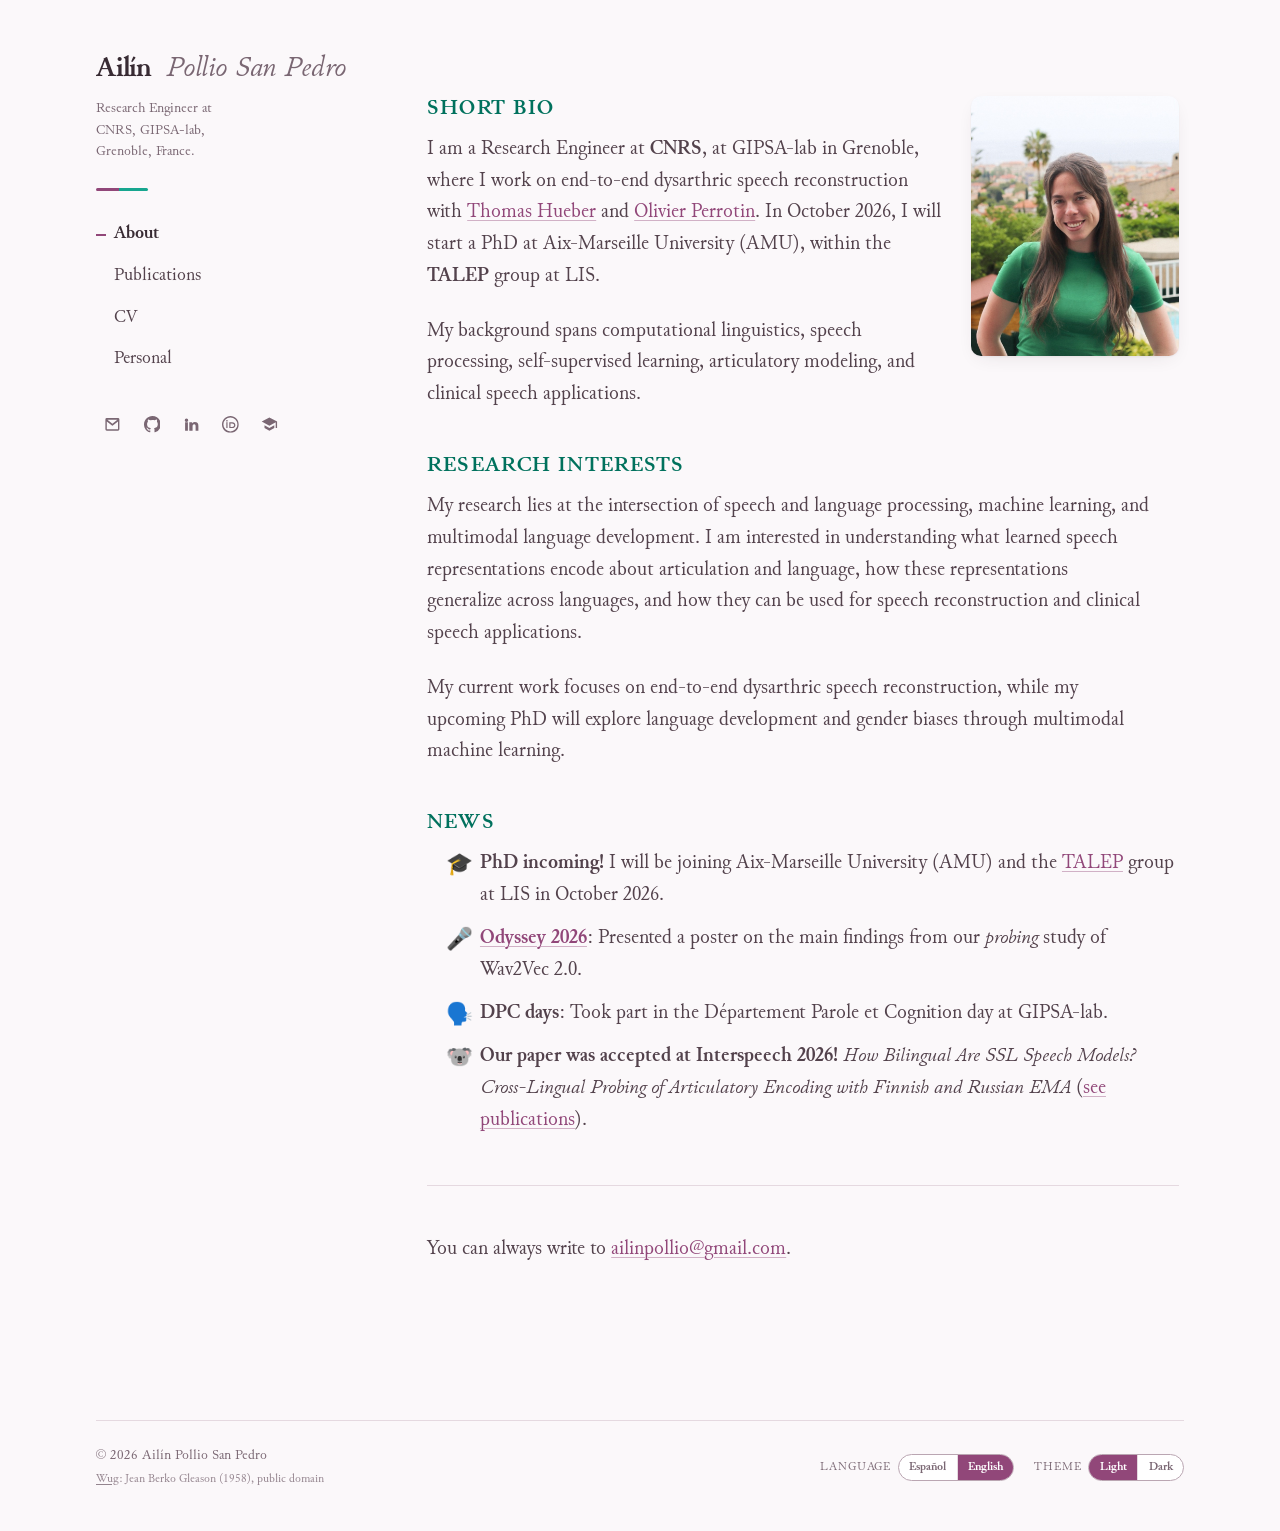
==== commit abd16447: "Sapinsh version proofreading" ====
--- a/index.html
+++ b/index.html
@@ -144,27 +144,27 @@
       <h2 class="section-label">Bio breve</h2>
 
       <p>
-        Soy ingeniera de investigación en el <strong>CNRS</strong>, en el
+        Soy ingeniera de investigación en <strong>CNRS</strong>,
         GIPSA-lab de Grenoble, donde trabajo en reconstrucción
-        <em>end-to-end</em> de habla disártrica junto a
+        <em>end-to-end</em> del habla disártrica junto a
         <a href="https://www.gipsa-lab.grenoble-inp.fr/~thomas.hueber/index_en.html"
            rel="noopener">Thomas Hueber</a> y
         <a href="https://www.gipsa-lab.grenoble-inp.fr/~olivier.perrotin/"
-           rel="noopener">Olivier Perrotin</a>. En octubre de 2026 empiezo un
-        doctorado en la Universidad de Aix-Marsella (AMU), dentro del grupo
-        <strong>TALEP</strong> del LIS.
-      </p>
-
-      <p>
-        Mi formación atraviesa la lingüística computacional, el procesamiento
-        del habla, el aprendizaje autosupervisado, el modelado articulatorio y
-        las aplicaciones clínicas del habla.
+           rel="noopener">Olivier Perrotin</a>. En octubre de 2026 voy a empezar un
+        doctorado en la Universidad de Aix-Marsella (AMU), en el grupo
+        <strong>TALEP</strong>, LIS.
+      </p>
+
+      <p>
+        Mi formación comprende lingüística computacional, procesamiento
+        del habla, aprendizaje autosupervisado, modelado articulatorio y
+        aplicaciones clínicas del habla.
       </p>
 
       <h2 class="section-label">Intereses de investigación</h2>
 
       <p>
-        Mi investigación está en el cruce entre el procesamiento del habla y
+        Mi investigación se ubica en la intersección del procesamiento del habla y
         del lenguaje, el aprendizaje automático y el desarrollo multimodal del
         lenguaje. Me interesa entender qué codifican las representaciones
         aprendidas del habla sobre la articulación y la lengua, cómo esas
@@ -173,10 +173,9 @@
       </p>
 
       <p>
-        Ahora trabajo en reconstrucción <em>end-to-end</em> de habla
+        En este momento, estoy trabajando en la reconstrucción <em>end-to-end</em> de habla
         disártrica; en el doctorado voy a explorar el desarrollo del lenguaje y
-        los sesgos de género mediante aprendizaje automático multimodal a gran
-        escala.
+        los sesgos de género usando aprendizaje automático multimodal.
       </p>
 
       <h2 class="section-label">Novedades</h2>
@@ -186,8 +185,25 @@
         <li>
           <span class="news__mark" aria-hidden="true">🎓</span>
           <span>
-            <strong>¡Empiezo el doctorado!</strong> Me sumo a la Universidad de
-            Aix-Marsella (AMU) y al grupo TALEP del LIS en octubre de 2026.
+            <strong>¡Doctorado en camino!</strong> Me sumo a la Universidad de
+            Aix-Marsella (AMU) y al grupo
+            <a href="https://talep.lis-lab.fr" rel="noopener">TALEP</a> del LIS
+            en octubre de 2026.
+          </span>
+        </li>
+        <li>
+          <span class="news__mark" aria-hidden="true">🎤</span>
+          <span>
+            <strong><a href="https://odyssey2026.inesc-id.pt" rel="noopener">Odyssey
+            2026</a></strong>: Asistí y presenté en formato póster los principales
+            resultados de nuestro trabajo de <em>probing</em> sobre Wav2Vec 2.0.
+          </span>
+        </li>
+        <li>
+          <span class="news__mark" aria-hidden="true">🗣️</span>
+          <span>
+            <strong>Jornadas del DPC</strong>: Participé de las jornadas del
+            Département Parole et Cognition en GIPSA-lab.
           </span>
         </li>
         <li>
@@ -199,6 +215,7 @@
             (<a href="publications.html">ver publicaciones</a>).
           </span>
         </li>
+        
       </ul>
 
       <hr class="section-rule">
@@ -250,7 +267,7 @@
       <p>
         My current work focuses on end-to-end dysarthric speech reconstruction,
         while my upcoming PhD will explore language development and gender
-        biases through large-scale multimodal machine learning.
+        biases through multimodal machine learning.
       </p>
 
       <h2 class="section-label">News</h2>
@@ -260,7 +277,24 @@
           <span class="news__mark" aria-hidden="true">🎓</span>
           <span>
             <strong>PhD incoming!</strong> I will be joining Aix-Marseille
-            University (AMU) and the TALEP group at LIS in October 2026.
+            University (AMU) and the
+            <a href="https://talep.lis-lab.fr" rel="noopener">TALEP</a> group at
+            LIS in October 2026.
+          </span>
+        </li>
+        <li>
+          <span class="news__mark" aria-hidden="true">🎤</span>
+          <span>
+            <strong><a href="https://odyssey2026.inesc-id.pt" rel="noopener">Odyssey
+            2026</a></strong>: Presented a poster on the main findings from our
+            <em>probing</em> study of Wav2Vec 2.0.
+          </span>
+        </li>
+        <li>
+          <span class="news__mark" aria-hidden="true">🗣️</span>
+          <span>
+            <strong>DPC days</strong>: Took part in the Département Parole et
+            Cognition day at GIPSA-lab.
           </span>
         </li>
         <li>
--- a/assets/css/site.css
+++ b/assets/css/site.css
@@ -738,13 +738,20 @@
   margin: 0 0 1.5rem;
   display: grid;
 }
-/* Cuatro destacadas en una sola fila; seis fotos en dos filas de tres. */
-.films      { grid-template-columns: repeat(4, minmax(0, 1fr)); gap: 1.1rem .7rem; }
-.photo-grid { grid-template-columns: repeat(3, minmax(0, 1fr)); gap: .5rem; }
+/* Cuatro destacadas en una sola fila; seis fotos en dos filas de tres.
+   Los anchos máximos están calculados para que la celda mida ~8.5rem en las
+   dos grillas: así las miniaturas quedan del mismo tamaño aunque una tenga
+   cuatro columnas y la otra tres, y ninguna se come el ancho del texto.
+   Si querés cambiar el tamaño, movés estos dos números juntos:
+     .films      = 4 × celda + 3 × 0.7rem
+     .photo-grid = 3 × celda + 2 × 0.5rem */
+.films      { grid-template-columns: repeat(4, minmax(0, 1fr)); gap: 1rem .7rem; max-width: 36.1rem; }
+.photo-grid { grid-template-columns: repeat(3, minmax(0, 1fr)); gap: .5rem;      max-width: 26.5rem; }
 
 /* En pantallas angostas cuatro pósters quedan del tamaño de una estampilla. */
 @media (max-width: 34rem) {
-  .films { grid-template-columns: repeat(2, minmax(0, 1fr)); }
+  .films { grid-template-columns: repeat(2, minmax(0, 1fr)); max-width: none; }
+  .photo-grid { max-width: none; }
 }
 
 .film { margin: 0; }
@@ -761,9 +768,7 @@
   border-radius: var(--radius);
   display: block;
   background: var(--bg-sunken);   /* placeholder mientras carga */
-  transition: opacity .18s ease;
-}
-.film__link:hover .film__poster { opacity: .78; }
+}
 .film__link:focus-visible { outline: 2px solid var(--focus); outline-offset: 3px; }
 
 .film__title {
@@ -791,10 +796,43 @@
   object-fit: cover;
   border-radius: var(--radius);
   display: block;
-  transition: opacity .18s ease;
-}
-.photo-grid a:hover img { opacity: .78; }
+  background: var(--bg-sunken);
+}
 .photo-grid a:focus-visible { outline: 2px solid var(--focus); outline-offset: 3px; }
+
+/* --- Miniaturas apagadas hasta que las tocás ----------------------------
+   En reposo pierden intensidad de color pero no lo pierden del todo, y bajan
+   apenas de opacidad. Recuperan todo al pasar el mouse por encima.
+
+   Por qué así y no en blanco y negro: hay pósters cuyo color ES la imagen
+   —Perfect Blue, sin ir más lejos— y en gris dejan de reconocerse.
+   Y por qué no sólo transparencia: bajar mucho la opacidad vuelve todo
+   lechoso, con menos contraste, y se ve desteñido en vez de atenuado. Sacarle
+   saturación apaga sin robarle contraste a la imagen.
+
+   El :focus-visible va junto al :hover a propósito: quien navega con el
+   teclado tiene que poder ver el color también, si no la página funciona
+   distinto según con qué la recorras. */
+.film__poster,
+.photo-grid img {
+  filter: saturate(.45);
+  opacity: .72;
+  transition: filter .28s ease, opacity .28s ease;
+}
+.film__link:hover .film__poster,
+.film__link:focus-visible .film__poster,
+.photo-grid a:hover img,
+.photo-grid a:focus-visible img {
+  filter: saturate(1);
+  opacity: 1;
+}
+
+/* En pantallas táctiles no existe "pasar el mouse por encima": ahí quedarían
+   grises para siempre, así que van a color de entrada. */
+@media (hover: none) {
+  .film__poster,
+  .photo-grid img { filter: none; opacity: 1; }
+}
 
 /* --------------------------------------------------------------------------
    Cursor wug
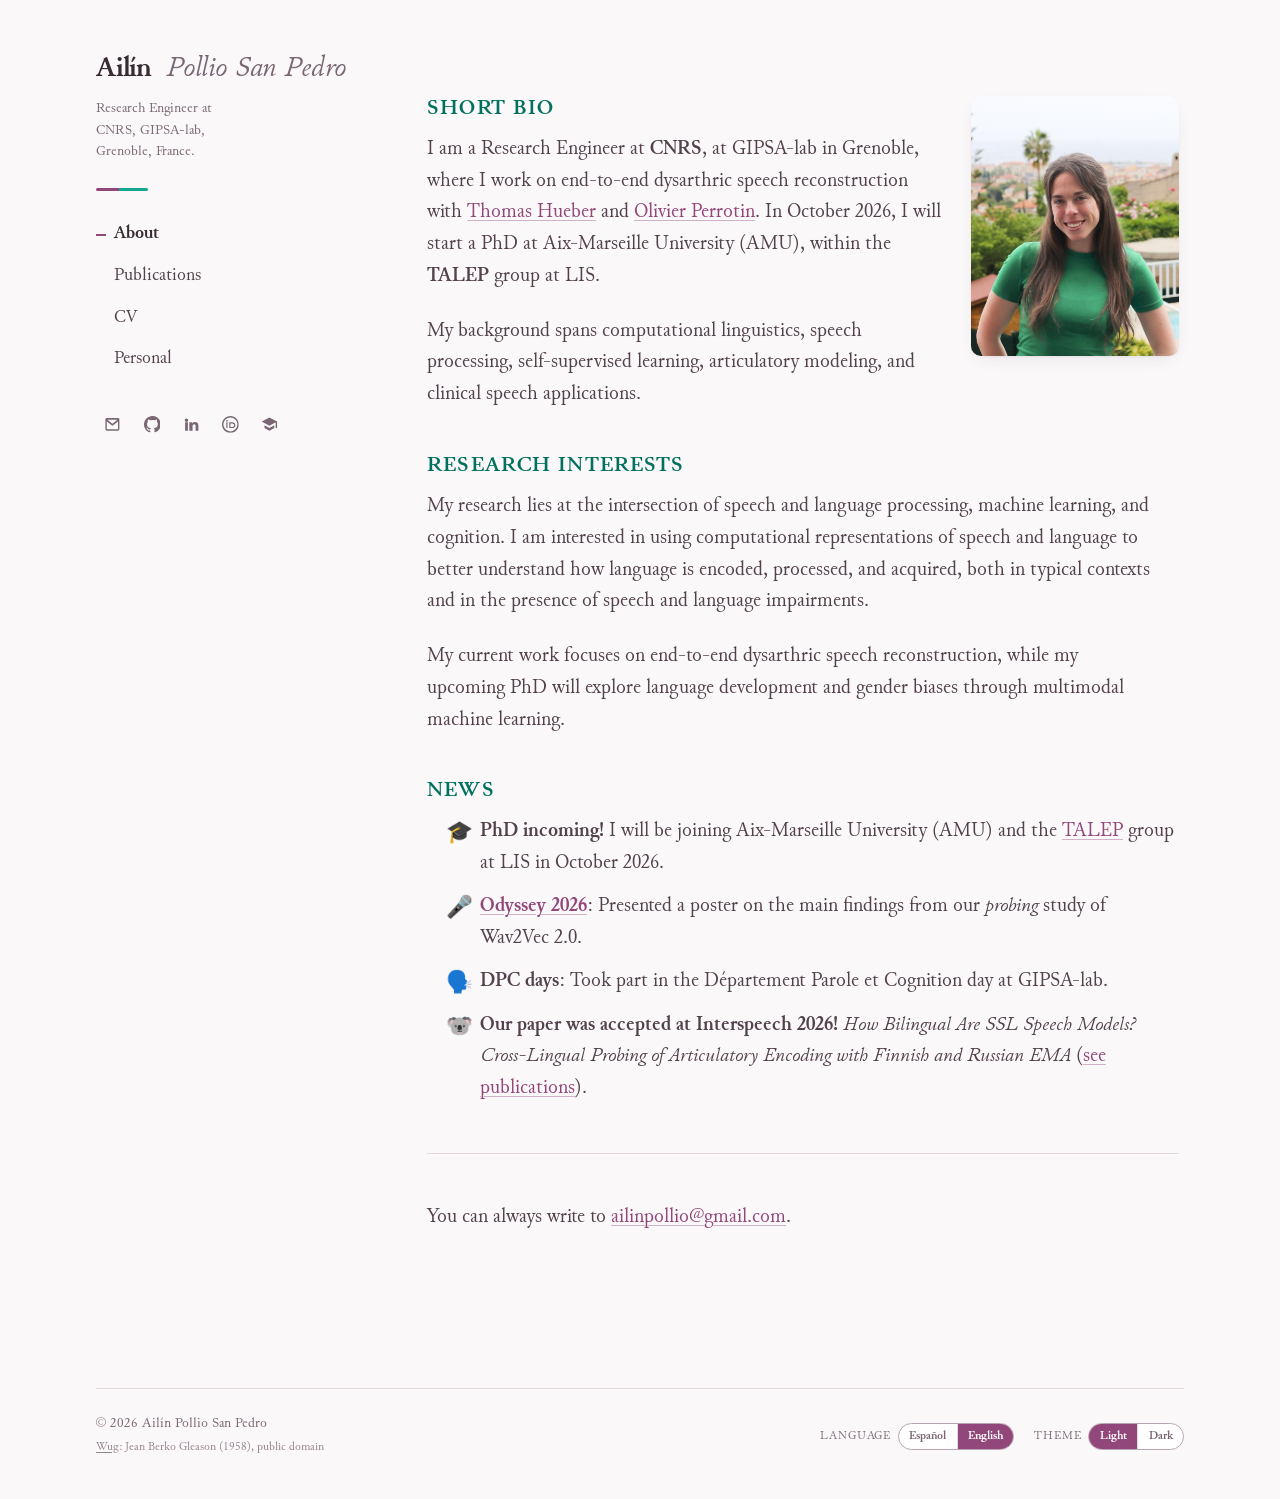
==== commit ccd5e8a8: "Update index" ====
--- a/index.html
+++ b/index.html
@@ -13,10 +13,10 @@
 <meta property="og:type" content="website">
 <meta property="og:title" content="Ailín Pollio San Pedro">
 <meta property="og:description" content="Ingeniera de investigación en el CNRS (GIPSA-lab, Grenoble). Trabajo en procesamiento del habla, modelos autosupervisados y lingüística clínica.">
-<meta property="og:url" content="https://ailinpollio.github.io/ailin-web-page/">
+<meta property="og:url" content="https://ailinpollio.github.io/">
 <meta name="twitter:card" content="summary">
 
-<link rel="canonical" href="https://ailinpollio.github.io/ailin-web-page/">
+<link rel="canonical" href="https://ailinpollio.github.io/">
 
 <!-- Ficha para buscadores: le dice a Google que esta página es sobre una
      persona, y que los perfiles de "sameAs" son de la misma. Eso es lo que
@@ -29,8 +29,8 @@
   "@type": "Person",
   "name": "Ailín Pollio San Pedro",
   "alternateName": ["Ailin Pollio San Pedro", "Ailín Pollio", "Pollio San Pedro, A."],
-  "url": "https://ailinpollio.github.io/ailin-web-page/",
-  "image": "https://ailinpollio.github.io/ailin-web-page/assets/img/portrait.jpg",
+  "url": "https://ailinpollio.github.io/",
+  "image": "https://ailinpollio.github.io/assets/img/portrait.jpg",
   "jobTitle": "Research Engineer",
   "email": "mailto:ailinpollio@gmail.com",
   "worksFor": {
@@ -161,15 +161,14 @@
         aplicaciones clínicas del habla.
       </p>
 
-      <h2 class="section-label">Intereses de investigación</h2>
-
-      <p>
-        Mi investigación se ubica en la intersección del procesamiento del habla y
-        del lenguaje, el aprendizaje automático y el desarrollo multimodal del
-        lenguaje. Me interesa entender qué codifican las representaciones
-        aprendidas del habla sobre la articulación y la lengua, cómo esas
-        representaciones generalizan de una lengua a otra, y cómo pueden usarse
-        para reconstrucción del habla y aplicaciones clínicas.
+      <h2 class="section-label">Líneas de investigación</h2>
+
+      <p>
+        Mi investigación se ubica en la intersección  del procesamiento del habla 
+        y del lenguaje, el aprendizaje automático y la cognición. Me interesa utilizar 
+        representaciones computacionales del habla para comprender 
+        mejor cómo se codifica, procesa y adquiere el lenguaje, tanto en contextos 
+        típicos como en presencia de alteraciones del habla y del lenguaje.
       </p>
 
       <p>
@@ -256,12 +255,11 @@
       <h2 class="section-label">Research interests</h2>
 
       <p>
-        My research lies at the intersection of speech and language processing,
-        machine learning, and multimodal language development. I am interested
-        in understanding what learned speech representations encode about
-        articulation and language, how these representations generalize across
-        languages, and how they can be used for speech reconstruction and
-        clinical speech applications.
+        My research lies at the intersection of speech and language processing, 
+        machine learning, and cognition. I am interested in using computational 
+        representations of speech and language to better understand how language 
+        is encoded, processed, and acquired, both in typical contexts and in the 
+        presence of speech and language impairments.
       </p>
 
       <p>
